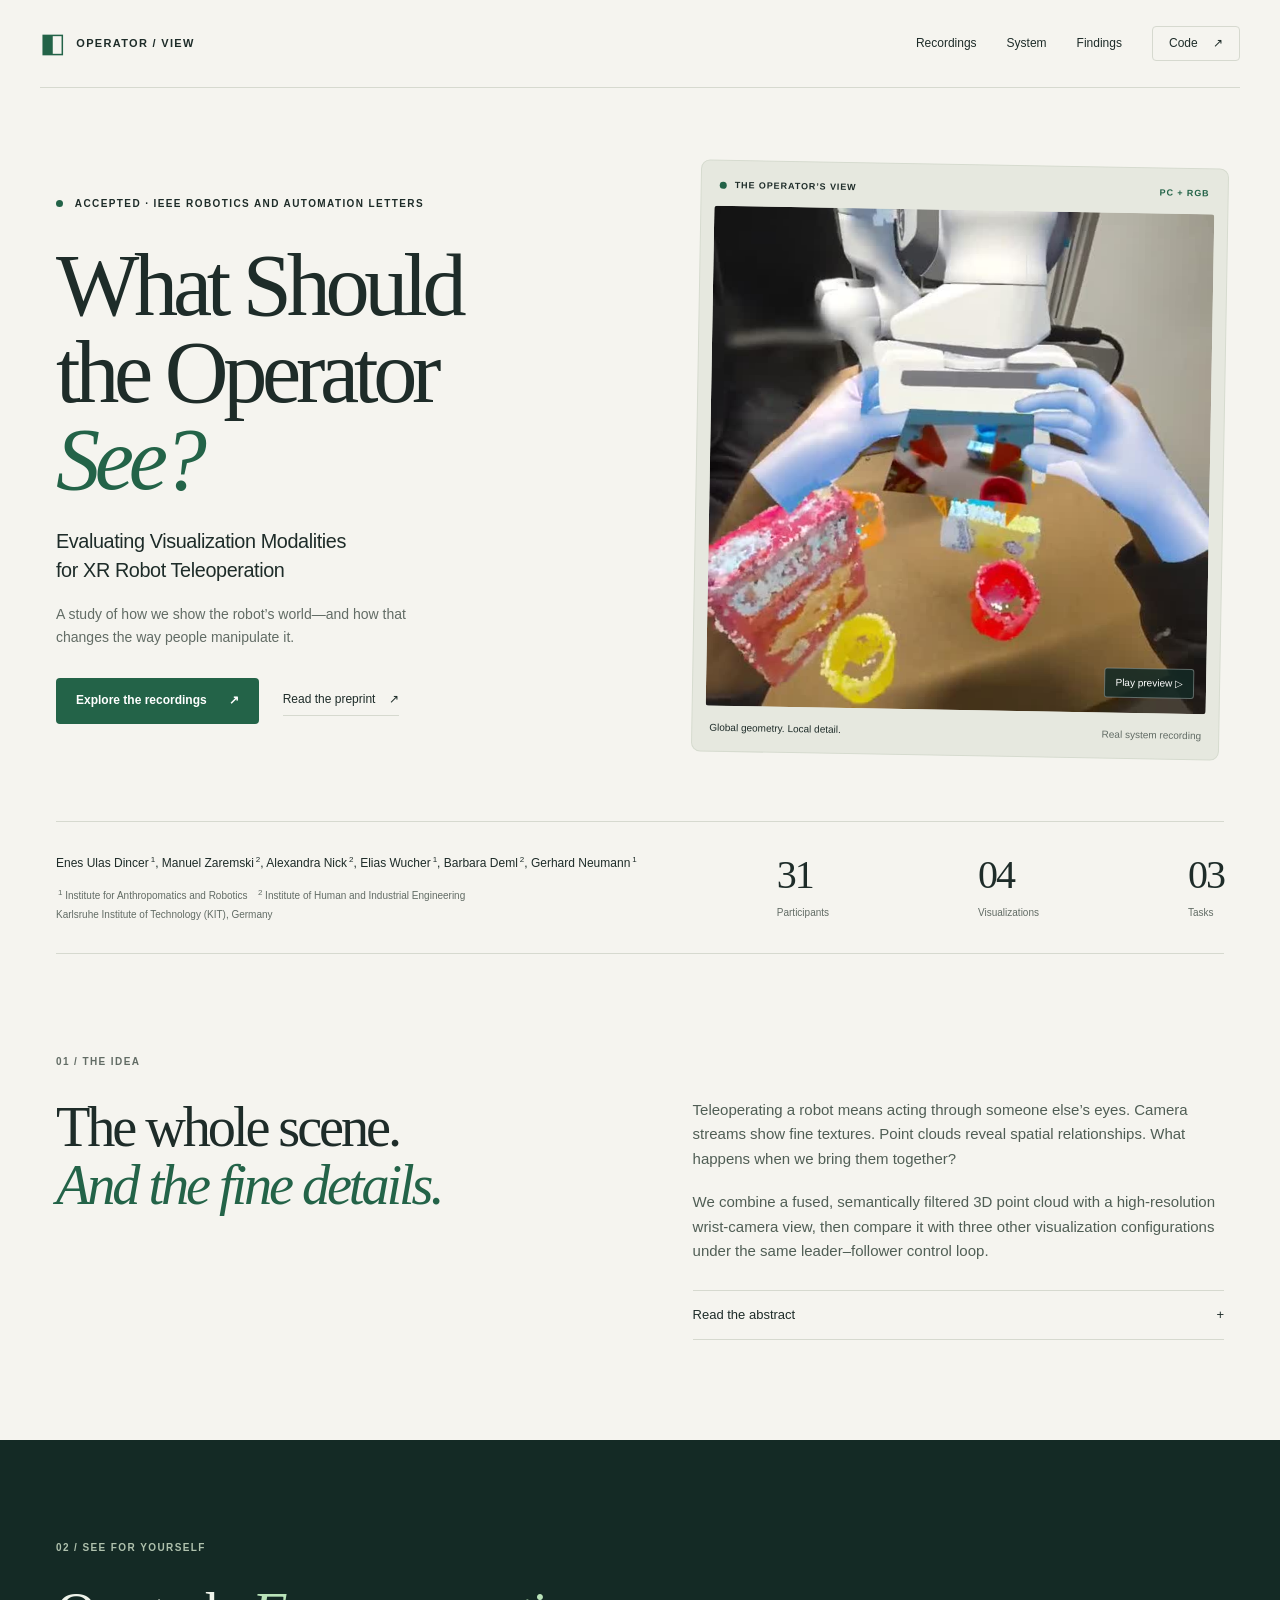
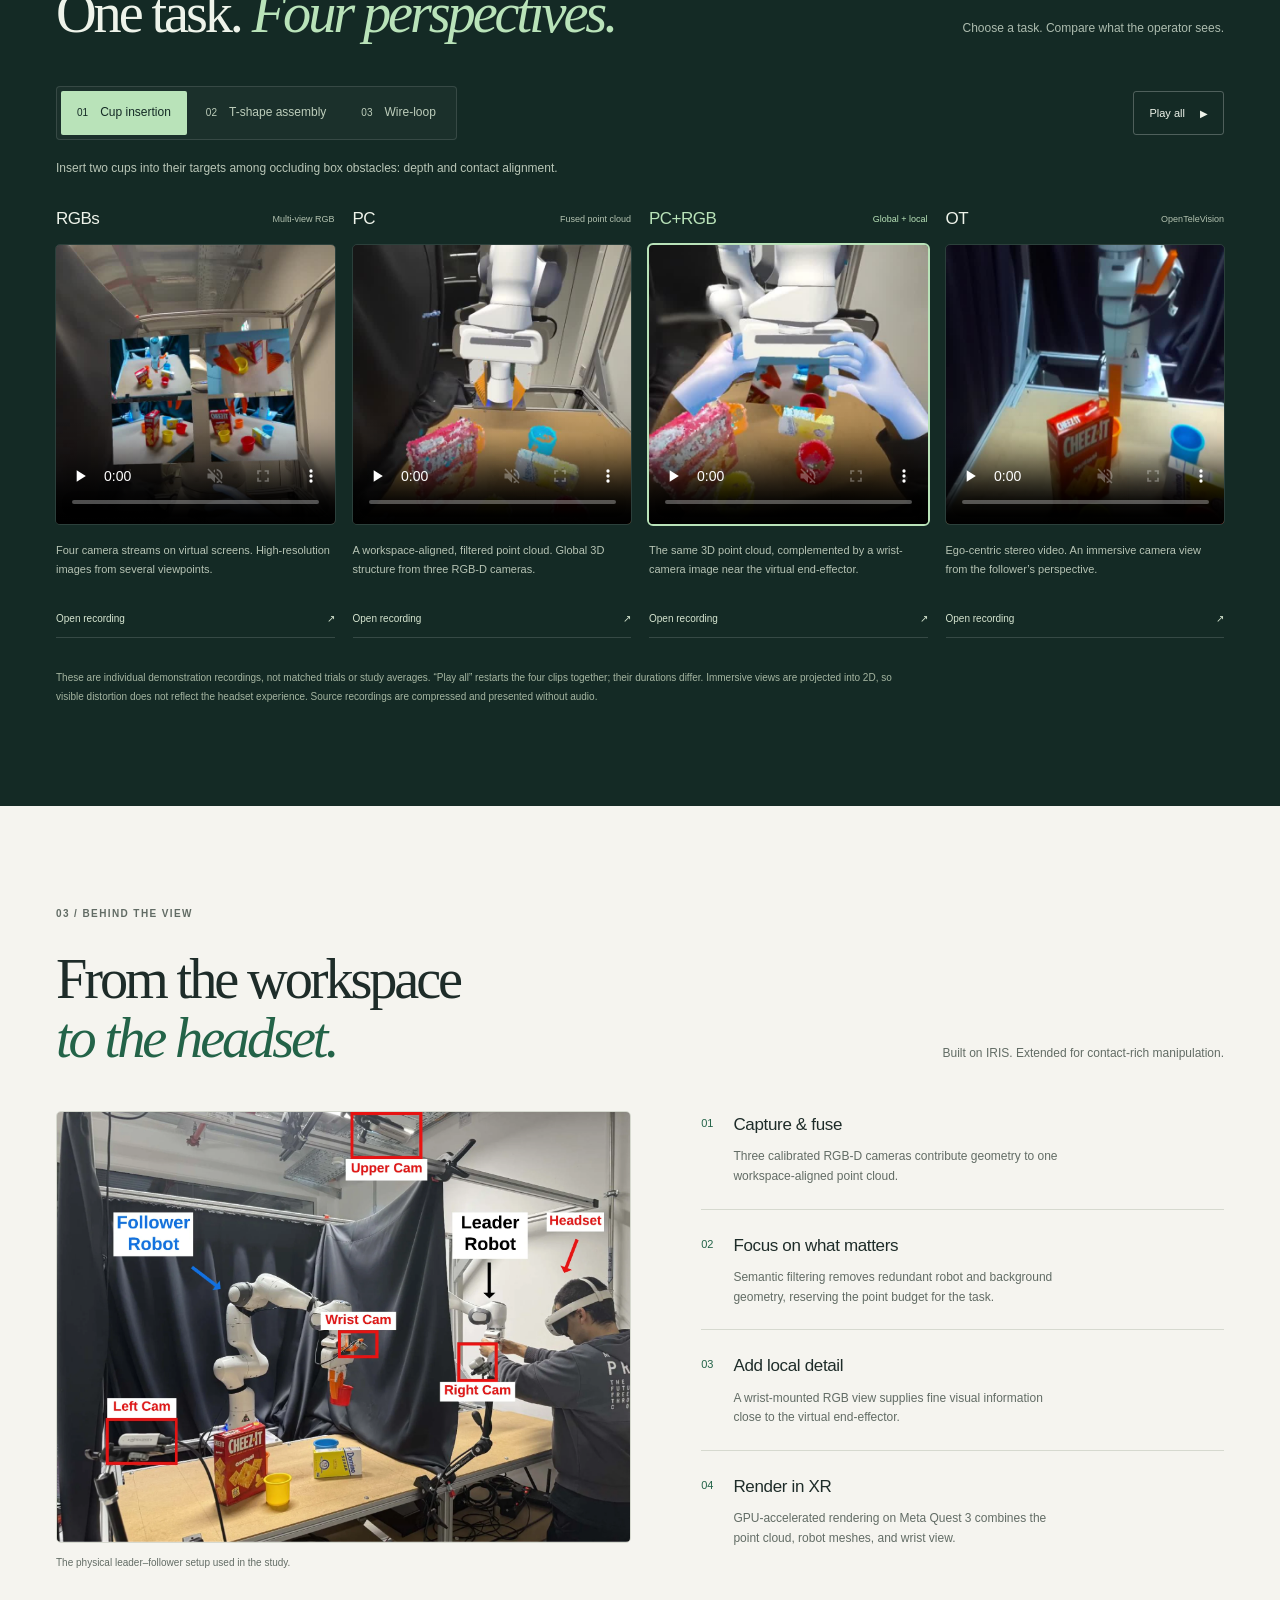
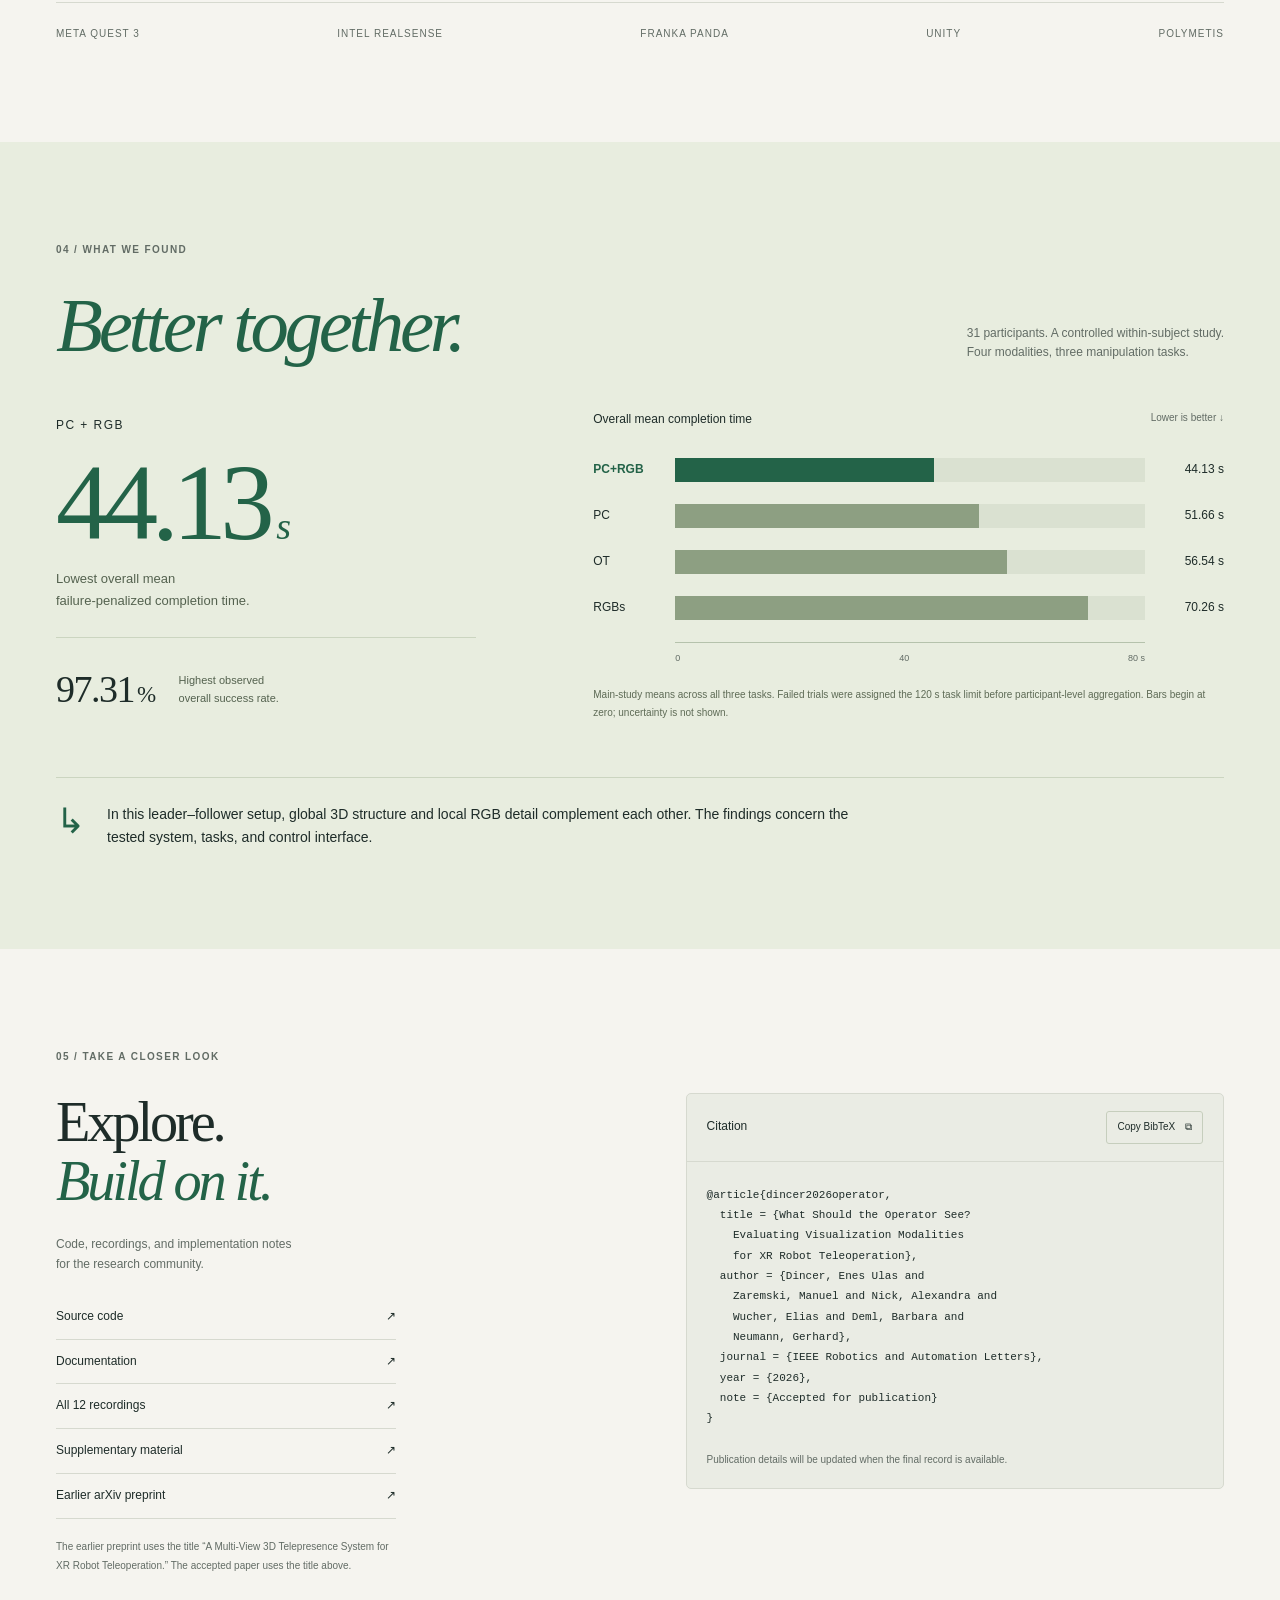
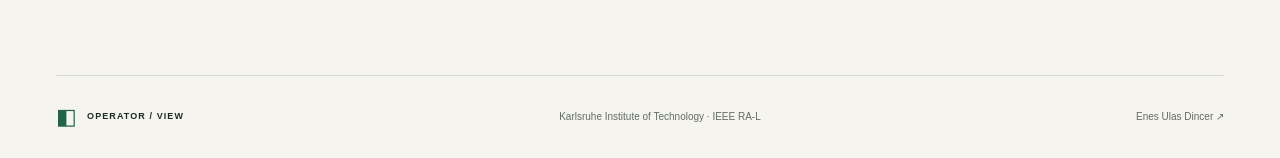
==== docs/index.html @ 1d5e02be "Publish XR teleoperation research code and paper website" ====
<!doctype html>
<html lang="en">
<head>
  <meta charset="utf-8">
  <meta name="viewport" content="width=device-width, initial-scale=1">
  <meta name="theme-color" content="#f5f4ef">
  <title>What Should the Operator See? · IEEE RA-L</title>
  <meta name="description" content="Evaluating visualization modalities for XR robot teleoperation. An IEEE RA-L paper comparing RGB streams, point clouds, hybrid PC+RGB, and stereo video with 31 participants.">
  <link rel="canonical" href="https://enesulasdincer.github.io/What-Should-the-Operator-See/">
  <meta property="og:type" content="website">
  <meta property="og:title" content="What Should the Operator See?">
  <meta property="og:description" content="Global 3D structure meets local visual detail. Explore four XR teleoperation interfaces and twelve task recordings.">
  <meta property="og:url" content="https://enesulasdincer.github.io/What-Should-the-Operator-See/">
  <meta property="og:image" content="https://enesulasdincer.github.io/What-Should-the-Operator-See/assets/images/social-preview.jpg">
  <meta property="og:image:alt" content="Four operator views in the XR teleoperation study: RGBs, PC, PC+RGB, and OpenTeleVision.">
  <meta name="twitter:card" content="summary_large_image">
  <link rel="icon" href="assets/favicon.svg" type="image/svg+xml">
  <link rel="stylesheet" href="styles.css">
  <script src="script.js" defer></script>
</head>
<body>
  <a class="skip-link" href="#main">Skip to content</a>
  <header class="site-header">
    <a class="wordmark" href="#" aria-label="What Should the Operator See? Home"><span class="mark" aria-hidden="true">◧</span> OPERATOR / VIEW</a>
    <nav aria-label="Main navigation">
      <a href="#explore">Recordings</a>
      <a href="#system">System</a>
      <a href="#results">Findings</a>
      <a class="nav-code" href="https://github.com/EnesUlasDincer/What-Should-the-Operator-See">Code <span aria-hidden="true">↗</span></a>
    </nav>
  </header>

  <main id="main">
    <section class="hero wrap" aria-labelledby="paper-title">
      <div class="hero-copy">
        <p class="eyebrow"><span class="status-dot" aria-hidden="true"></span> Accepted · IEEE Robotics and Automation Letters</p>
        <h1 id="paper-title">What Should<br>the Operator<br><em>See?</em></h1>
        <p class="subtitle">Evaluating Visualization Modalities<br class="desktop-break"> for XR Robot Teleoperation</p>
        <p class="hero-summary">A study of how we show the robot’s world—and how that changes the way people manipulate it.</p>
        <div class="hero-actions">
          <a class="button primary" href="#explore">Explore the recordings <span aria-hidden="true">↗</span></a>
          <a class="text-link" href="https://arxiv.org/abs/2604.03730">Read the preprint <span aria-hidden="true">↗</span></a>
        </div>
      </div>
      <figure class="hero-visual">
        <div class="visual-label"><span class="status-dot" aria-hidden="true"></span> THE OPERATOR’S VIEW <span>PC + RGB</span></div>
        <video id="hero-video" muted loop playsinline autoplay preload="metadata" poster="assets/images/pc-rgb-cup-insertion.jpg" aria-label="Short preview of cup insertion using point cloud and wrist-camera RGB">
          <source src="assets/videos/hero.mp4" type="video/mp4">
        </video>
        <button id="hero-toggle" class="hero-toggle" type="button" aria-label="Pause preview">Pause preview <span aria-hidden="true">Ⅱ</span></button>
        <figcaption><span>Global geometry. Local detail.</span><span>Real system recording</span></figcaption>
      </figure>
    </section>

    <section class="paper-meta wrap" aria-label="Paper authors and study overview">
      <div class="authors">
        <p>
          <a href="https://enesulasdincer.github.io/">Enes Ulas Dincer<sup>1</sup></a>,
          <a href="https://www.ifab.kit.edu/english/287_2138.php">Manuel Zaremski<sup>2</sup></a>,
          <a href="https://www.ifab.kit.edu/english/287_2936.php">Alexandra Nick<sup>2</sup></a>,
          <span>Elias Wucher<sup>1</sup></span>,
          <a href="https://www.ifab.kit.edu/english/287_1194.php">Barbara Deml<sup>2</sup></a>,
          <a href="https://alr-kit.de/team/geri/">Gerhard Neumann<sup>1</sup></a>
        </p>
        <p class="affiliations"><sup>1</sup> Institute for Anthropomatics and Robotics &nbsp; <sup>2</sup> Institute of Human and Industrial Engineering<br>Karlsruhe Institute of Technology (KIT), Germany</p>
      </div>
      <dl class="study-stats">
        <div><dt>Participants</dt><dd>31</dd></div>
        <div><dt>Visualizations</dt><dd>04</dd></div>
        <div><dt>Tasks</dt><dd>03</dd></div>
      </dl>
    </section>

    <section class="intro wrap section-space" aria-labelledby="idea-title">
      <p class="eyebrow section-index">01 / THE IDEA</p>
      <div class="intro-grid">
        <h2 id="idea-title">The whole scene.<br><em>And the fine details.</em></h2>
        <div class="intro-text">
          <p>Teleoperating a robot means acting through someone else’s eyes. Camera streams show fine textures. Point clouds reveal spatial relationships. What happens when we bring them together?</p>
          <p>We combine a fused, semantically filtered 3D point cloud with a high-resolution wrist-camera view, then compare it with three other visualization configurations under the same leader–follower control loop.</p>
          <details class="abstract">
            <summary>Read the abstract <span aria-hidden="true">+</span></summary>
            <p>Robot teleoperation is critical for applications such as remote maintenance, fleet robotics, search and rescue, and data collection for robot learning. Recent general-purpose XR frameworks have made immersive, point-cloud-based teleoperation broadly accessible, yet a central design question remains open: what should the operator actually see? We address this question with a VR telepresence system tailored to contact-rich manipulation: geometry from three RGB-D cameras is fused into a workspace-aligned point cloud, semantic filtering concentrates the point budget of a standalone headset on task-relevant geometry, and a wrist-mounted RGB stream supplies high-resolution local detail where point-cloud fidelity is limited.</p>
            <p>In a controlled within-subject study with 31 participants, we compared multi-view RGB streams (RGBs), fused point cloud (PC), point cloud with wrist-mounted RGB (PC+RGB), and ego-centric stereo video (OpenTeleVision, OT) across cup insertion, T-shape assembly, and wire-loop placement. Failed trials were assigned the 120 s task limit in the primary completion-time analysis. PC+RGB yielded the lowest overall mean completion time (44.13 s) and the highest observed success rate (97.31%). Workload, usability, and preference results also favored the point-cloud-based configurations. These findings support combining global 3D scene structure with high-resolution local RGB detail in the tested leader–follower setup.</p>
          </details>
        </div>
      </div>
    </section>

    <section id="explore" class="explore section-space" aria-labelledby="explore-title">
      <div class="wrap">
        <div class="section-heading">
          <div><p class="eyebrow section-index">02 / SEE FOR YOURSELF</p><h2 id="explore-title">One task. <em>Four perspectives.</em></h2></div>
          <p>Choose a task. Compare what the operator sees.</p>
        </div>
        <div class="demo-toolbar">
          <div class="task-tabs" role="tablist" aria-label="Manipulation task">
            <button id="tab-cup" type="button" role="tab" aria-selected="true" aria-controls="recordings" data-task="cup-insertion">01 <span>Cup insertion</span></button>
            <button id="tab-assembly" type="button" role="tab" aria-selected="false" aria-controls="recordings" tabindex="-1" data-task="t-shape-assembly">02 <span>T-shape assembly</span></button>
            <button id="tab-wire" type="button" role="tab" aria-selected="false" aria-controls="recordings" tabindex="-1" data-task="wire-loop">03 <span>Wire-loop</span></button>
          </div>
          <button type="button" class="compare-button" id="play-all">Play all <span aria-hidden="true">▶</span></button>
        </div>
        <p id="task-description" class="task-description">Insert two cups into their targets among occluding box obstacles: depth and contact alignment.</p>
        <div id="recordings" class="video-grid" role="tabpanel" aria-labelledby="tab-cup" tabindex="0">
          <article class="modality" data-mode="rgbs">
            <div class="modality-heading"><h3>RGBs</h3><span>Multi-view RGB</span></div>
            <video controls playsinline muted preload="none" poster="assets/images/rgbs-cup-insertion.jpg" aria-label="RGBs visualization, cup insertion"><source src="assets/videos/rgbs-cup-insertion.mp4" type="video/mp4">Your browser does not support embedded video. Use the recording link below.</video>
            <p>Four camera streams on virtual screens. High-resolution images from several viewpoints.</p>
            <a class="recording-link" href="assets/videos/rgbs-cup-insertion.mp4">Open recording <span aria-hidden="true">↗</span></a>
          </article>
          <article class="modality" data-mode="pc">
            <div class="modality-heading"><h3>PC</h3><span>Fused point cloud</span></div>
            <video controls playsinline muted preload="none" poster="assets/images/pc-cup-insertion.jpg" aria-label="Point cloud visualization, cup insertion"><source src="assets/videos/pc-cup-insertion.mp4" type="video/mp4">Your browser does not support embedded video. Use the recording link below.</video>
            <p>A workspace-aligned, filtered point cloud. Global 3D structure from three RGB-D cameras.</p>
            <a class="recording-link" href="assets/videos/pc-cup-insertion.mp4">Open recording <span aria-hidden="true">↗</span></a>
          </article>
          <article class="modality featured" data-mode="pc-rgb">
            <div class="modality-heading"><h3>PC+RGB</h3><span>Global + local</span></div>
            <video controls playsinline muted preload="none" poster="assets/images/pc-rgb-cup-insertion.jpg" aria-label="Point cloud plus wrist RGB visualization, cup insertion"><source src="assets/videos/pc-rgb-cup-insertion.mp4" type="video/mp4">Your browser does not support embedded video. Use the recording link below.</video>
            <p>The same 3D point cloud, complemented by a wrist-camera image near the virtual end-effector.</p>
            <a class="recording-link" href="assets/videos/pc-rgb-cup-insertion.mp4">Open recording <span aria-hidden="true">↗</span></a>
          </article>
          <article class="modality" data-mode="ot">
            <div class="modality-heading"><h3>OT</h3><span>OpenTeleVision</span></div>
            <video controls playsinline muted preload="none" poster="assets/images/ot-cup-insertion.jpg" aria-label="OpenTeleVision stereo visualization, cup insertion"><source src="assets/videos/ot-cup-insertion.mp4" type="video/mp4">Your browser does not support embedded video. Use the recording link below.</video>
            <p>Ego-centric stereo video. An immersive camera view from the follower’s perspective.</p>
            <a class="recording-link" href="assets/videos/ot-cup-insertion.mp4">Open recording <span aria-hidden="true">↗</span></a>
          </article>
        </div>
        <p id="playback-status" class="sr-only" role="status" aria-live="polite"></p>
        <p class="recording-note">These are individual demonstration recordings, not matched trials or study averages. “Play all” restarts the four clips together; their durations differ. Immersive views are projected into 2D, so visible distortion does not reflect the headset experience. Source recordings are compressed and presented without audio.</p>
        <noscript><p>JavaScript enables task switching. <a href="recordings.html">Browse all 12 recordings here.</a></p></noscript>
      </div>
    </section>

    <section id="system" class="system wrap section-space" aria-labelledby="system-title">
      <div class="section-heading"><div><p class="eyebrow section-index">03 / BEHIND THE VIEW</p><h2 id="system-title">From the workspace<br><em>to the headset.</em></h2></div><p>Built on IRIS. Extended for contact-rich manipulation.</p></div>
      <div class="system-grid">
        <figure class="setup-figure"><img src="assets/images/teleoperation-setup.webp" alt="Experimental setup: an operator wearing a Meta Quest 3 guides the leader Franka Panda; the follower robot works behind a curtain, observed by three static cameras and a wrist camera." loading="lazy" width="1800" height="1351"><figcaption>The physical leader–follower setup used in the study.</figcaption></figure>
        <ol class="pipeline">
          <li><span class="step-number">01</span><div><h3>Capture &amp; fuse</h3><p>Three calibrated RGB-D cameras contribute geometry to one workspace-aligned point cloud.</p></div></li>
          <li><span class="step-number">02</span><div><h3>Focus on what matters</h3><p>Semantic filtering removes redundant robot and background geometry, reserving the point budget for the task.</p></div></li>
          <li><span class="step-number">03</span><div><h3>Add local detail</h3><p>A wrist-mounted RGB view supplies fine visual information close to the virtual end-effector.</p></div></li>
          <li><span class="step-number">04</span><div><h3>Render in XR</h3><p>GPU-accelerated rendering on Meta Quest 3 combines the point cloud, robot meshes, and wrist view.</p></div></li>
        </ol>
      </div>
      <div class="system-footnote"><span>Meta Quest 3</span><span>Intel RealSense</span><span>Franka Panda</span><span>Unity</span><span>Polymetis</span></div>
    </section>

    <section id="results" class="results section-space" aria-labelledby="results-title">
      <div class="wrap">
        <div class="section-heading"><div><p class="eyebrow section-index">04 / WHAT WE FOUND</p><h2 id="results-title">Better together.</h2></div><p>31 participants. A controlled within-subject study.<br>Four modalities, three manipulation tasks.</p></div>
        <div class="results-grid">
          <div class="finding"><span class="result-label">PC + RGB</span><p class="big-number">44.13<span>s</span></p><p class="finding-description">Lowest overall mean<br>failure-penalized completion time.</p><div class="secondary-finding"><strong>97.31<span>%</span></strong><p>Highest observed<br>overall success rate.</p></div></div>
          <div class="chart">
            <h3>Overall mean completion time <span>Lower is better ↓</span></h3>
            <div class="bar-row best"><span>PC+RGB</span><div class="bar-track"><div class="bar" style="--bar-width:55.16%"></div></div><strong>44.13 s</strong></div>
            <div class="bar-row"><span>PC</span><div class="bar-track"><div class="bar" style="--bar-width:64.58%"></div></div><strong>51.66 s</strong></div>
            <div class="bar-row"><span>OT</span><div class="bar-track"><div class="bar" style="--bar-width:70.68%"></div></div><strong>56.54 s</strong></div>
            <div class="bar-row"><span>RGBs</span><div class="bar-track"><div class="bar" style="--bar-width:87.83%"></div></div><strong>70.26 s</strong></div>
            <div class="chart-axis" aria-hidden="true"><span>0</span><span>40</span><span>80 s</span></div>
            <p class="chart-note">Main-study means across all three tasks. Failed trials were assigned the 120 s task limit before participant-level aggregation. Bars begin at zero; uncertainty is not shown.</p>
          </div>
        </div>
        <div class="takeaway"><span aria-hidden="true">↳</span><p>In this leader–follower setup, <strong>global 3D structure and local RGB detail complement each other.</strong> The findings concern the tested system, tasks, and control interface.</p></div>
      </div>
    </section>

    <section id="resources" class="resources wrap section-space" aria-labelledby="resources-title">
      <p class="eyebrow section-index">05 / TAKE A CLOSER LOOK</p>
      <div class="resource-grid">
        <div><h2 id="resources-title">Explore.<br><em>Build on it.</em></h2><p>Code, recordings, and implementation notes<br>for the research community.</p><div class="resource-links"><a href="https://github.com/EnesUlasDincer/What-Should-the-Operator-See">Source code <span aria-hidden="true">↗</span></a><a href="https://github.com/EnesUlasDincer/What-Should-the-Operator-See/blob/main/Documentation/documentation.md">Documentation <span aria-hidden="true">↗</span></a><a href="recordings.html">All 12 recordings <span aria-hidden="true">↗</span></a><a href="assets/papers/supplementary-material.pdf">Supplementary material <span aria-hidden="true">↗</span></a><a href="https://arxiv.org/abs/2604.03730">Earlier arXiv preprint <span aria-hidden="true">↗</span></a></div><p class="preprint-note">The earlier preprint uses the title “A Multi-View 3D Telepresence System for XR Robot Teleoperation.” The accepted paper uses the title above.</p></div>
        <div class="citation-box"><div class="citation-heading"><h3>Citation</h3><button type="button" id="copy-citation">Copy BibTeX <span aria-hidden="true">⧉</span></button></div><pre><code id="citation">@article{dincer2026operator,
  title = {What Should the Operator See?
    Evaluating Visualization Modalities
    for XR Robot Teleoperation},
  author = {Dincer, Enes Ulas and
    Zaremski, Manuel and Nick, Alexandra and
    Wucher, Elias and Deml, Barbara and
    Neumann, Gerhard},
  journal = {IEEE Robotics and Automation Letters},
  year = {2026},
  note = {Accepted for publication}
}</code></pre><p class="citation-note">Publication details will be updated when the final record is available.</p><p id="copy-status" class="sr-only" role="status" aria-live="polite"></p></div>
      </div>
    </section>
  </main>
  <footer class="site-footer wrap"><a class="wordmark" href="#"><span class="mark" aria-hidden="true">◧</span> OPERATOR / VIEW</a><p>Karlsruhe Institute of Technology · IEEE RA-L</p><a href="https://enesulasdincer.github.io/">Enes Ulas Dincer <span aria-hidden="true">↗</span></a></footer>
</body>
</html>
---- docs/styles.css ----
@charset "UTF-8";
:root{--paper:#f5f4ef;--ink:#1e2c29;--muted:#626c65;--line:#d6d9cf;--green:#236348;--mint:#b9e3b9;--dark:#142a25;--serif:Georgia,'Times New Roman',serif;--sans:Inter,'Helvetica Neue',Arial,sans-serif}
*{box-sizing:border-box}html{scroll-behavior:smooth;scroll-padding-top:90px}body{margin:0;color:var(--ink);background:var(--paper);font-family:var(--sans);font-size:16px;line-height:1.65;-webkit-font-smoothing:antialiased}a{color:inherit;text-underline-offset:4px}button{font:inherit;cursor:pointer}button,a{-webkit-tap-highlight-color:transparent}button:focus-visible,a:focus-visible,summary:focus-visible,[tabindex]:focus-visible{outline:3px solid #4a966b;outline-offset:5px}img,video{display:block;max-width:100%}figure,p,h1,h2,h3,dl,dd{margin:0}h1,h2{font-family:var(--serif);font-weight:400;letter-spacing:-.055em;line-height:1.04}h2{font-size:clamp(2.6rem,4.4vw,4.1rem)}h2 em{font-weight:400;color:var(--green)}.wrap{width:min(1280px,calc(100% - 112px));margin-inline:auto}.section-space{padding-block:100px}.eyebrow{font-size:10px;line-height:1.6;font-weight:600;letter-spacing:.14em;text-transform:uppercase}.section-index{margin-bottom:28px;color:var(--muted)}.status-dot{display:inline-block;flex:none;width:7px;height:7px;border-radius:50%;background:var(--green);margin-right:8px}.site-header{height:88px;width:calc(100% - 80px);margin:auto;display:flex;align-items:center;justify-content:space-between;border-bottom:1px solid var(--line);gap:24px}.wordmark{text-decoration:none;display:inline-flex;align-items:center;gap:9px;font-size:11px;font-weight:700;letter-spacing:.12em;white-space:nowrap}.mark{font-size:27px;line-height:1;color:var(--green);font-weight:400}.site-header nav{display:flex;gap:30px;align-items:center;font-size:12px}.site-header nav a{text-decoration:none}.site-header nav a:hover{color:var(--green)}.nav-code{border:1px solid var(--line);padding:7px 16px;border-radius:4px}.nav-code span{margin-left:12px}
.hero{display:grid;grid-template-columns:1.08fr 1fr;gap:6%;align-items:center;padding-block:76px 65px}.hero-copy .eyebrow{margin-bottom:30px}.hero h1{font-size:clamp(4rem,6.9vw,6.55rem);line-height:.98;letter-spacing:-.06em}.hero h1 em{font-weight:400;color:var(--green)}.subtitle{font-size:clamp(1rem,1.55vw,1.3rem);line-height:1.45;margin-top:25px;letter-spacing:-.02em}.hero-summary{max-width:360px;font-size:14px;line-height:1.65;margin-top:18px;color:var(--muted)}.hero-actions{display:flex;align-items:center;flex-wrap:wrap;gap:24px;margin-top:29px}.button{display:inline-flex;align-items:center;justify-content:center;gap:22px;font-size:12px;font-weight:600;padding:13px 20px;border-radius:4px;text-decoration:none;min-height:46px}.primary{background:var(--green);color:#fff}.primary:hover{background:#194e37}.text-link{font-size:12px;text-decoration:none;border-bottom:1px solid var(--line);padding-block:5px}.text-link span{margin-left:10px}.hero-visual{position:relative;background:#e6e8df;padding:13px;border:1px solid #d6dbcf;border-radius:9px;transform:rotate(1deg)}.visual-label{display:flex;align-items:center;justify-content:flex-start;font-size:9px;letter-spacing:.1em;padding:4px 5px 13px;font-weight:600}.visual-label>span:last-child{margin-left:auto;color:var(--green)}.hero-visual video{width:100%;aspect-ratio:1;object-fit:cover;border-radius:3px}.hero-visual figcaption{display:flex;justify-content:space-between;gap:12px;padding:14px 4px 2px;font-size:10px}.hero-visual figcaption span:last-child{color:var(--muted)}.hero-toggle{position:absolute;bottom:60px;right:25px;border:1px solid #ffffff50;background:#142a25df;border-radius:3px;color:#fff;font-size:10px;padding:6px 10px}.hero-toggle span{padding-left:8px}.paper-meta{border-block:1px solid var(--line);padding-block:29px;display:grid;grid-template-columns:1.5fr 1fr;gap:50px;align-items:center}.authors>p:first-child{font-size:12px;line-height:2.1;max-width:640px}.authors a{text-decoration:none}.authors a:hover{text-decoration:underline}.authors sup{font-size:8px;margin-left:2px}.affiliations{font-size:10px;line-height:1.8;color:var(--muted);margin-top:10px}.study-stats{display:flex;justify-content:space-between;gap:20px}.study-stats>div{display:flex;flex-direction:column-reverse}.study-stats dd{font-family:var(--serif);font-size:40px;letter-spacing:-.05em;line-height:1.1}.study-stats dt{font-size:10px;color:var(--muted);margin-top:8px}.intro-grid{display:grid;grid-template-columns:1fr 1fr;gap:9%}.intro-text>p{font-size:15px;margin-bottom:18px;color:#505e55}.abstract{font-size:13px;border-block:1px solid var(--line);margin-top:26px}.abstract summary{display:flex;justify-content:space-between;padding:13px 0;cursor:pointer;list-style:none}.abstract summary::-webkit-details-marker{display:none}.abstract[open] summary span{transform:rotate(45deg)}.abstract p{margin-bottom:18px;color:var(--muted)}
.explore{color:#eef3ea;background:var(--dark)}.explore .section-index{color:#afc1ad}.section-heading{display:flex;align-items:flex-end;justify-content:space-between;gap:40px;margin-bottom:44px}.section-heading>p{font-size:12px;max-width:350px;color:var(--muted);padding-bottom:3px}.explore h2 em{color:var(--mint)}.explore .section-heading>p{color:#adbcaf}.demo-toolbar{display:flex;justify-content:space-between;align-items:center;gap:20px;margin-bottom:19px}.task-tabs{display:flex;gap:3px;background:#ffffff08;border:1px solid #ffffff1f;border-radius:4px;padding:4px}.task-tabs button{border:0;border-radius:2px;padding:10px 16px;background:transparent;color:#bdcdbb;display:flex;gap:12px;align-items:center;min-height:44px;font-size:10px}.task-tabs button span{font-size:12px}.task-tabs button[aria-selected=true]{background:var(--mint);color:var(--dark)}.task-tabs button:hover{background:#ffffff15}.task-tabs button[aria-selected=true]:hover{background:var(--mint)}.compare-button{border:1px solid #ffffff40;background:transparent;color:#eef3ea;border-radius:3px;padding:10px 15px;font-size:11px;white-space:nowrap;min-height:44px}.compare-button span{margin-left:12px;font-size:10px}.compare-button:hover{background:#ffffff10}.task-description{font-size:12px;color:#b9c6b7;margin-bottom:26px}.video-grid{display:grid;grid-template-columns:repeat(4,minmax(0,1fr));gap:18px}.modality{min-width:0}.modality-heading{display:flex;justify-content:space-between;align-items:center;gap:6px;margin-bottom:12px}.modality h3{font-size:17px;letter-spacing:-.03em;font-weight:500}.modality-heading>span{font-size:9px;color:#b3c2b0}.featured h3,.featured .modality-heading>span{color:var(--mint)}.modality video{width:100%;aspect-ratio:1;object-fit:contain;background:#0e1d19;border-radius:4px;outline:1px solid #ffffff1a}.featured video{outline:2px solid var(--mint)}.modality>p{font-size:11px;line-height:1.8;color:#b6c3b4;margin-top:17px;min-height:60px}.recording-link{display:flex;justify-content:space-between;align-items:center;font-size:10px;color:#d6e5d0;text-decoration:none;border-bottom:1px solid #ffffff25;padding-block:10px}.recording-link:hover{color:var(--mint)}.recording-note{font-size:10px;line-height:1.9;color:#a5b5a1;max-width:850px;margin-top:30px}.explore noscript{font-size:13px;padding-top:20px}.system-grid{display:grid;grid-template-columns:1.1fr 1fr;gap:70px;align-items:start}.setup-figure{margin:0}.setup-figure img{width:100%;height:auto;border-radius:5px;border:1px solid var(--line)}.setup-figure figcaption{font-size:10px;color:var(--muted);margin-top:12px}.pipeline{margin:0;padding:0;list-style:none}.pipeline li{display:flex;gap:20px;padding-block:22px;border-top:1px solid var(--line)}.pipeline li:first-child{padding-top:0;border-top:0}.step-number{color:var(--green);font-size:11px;padding-top:3px}.pipeline h3{font-size:17px;font-weight:500;letter-spacing:-.02em;margin-bottom:8px}.pipeline p{font-size:12px;color:var(--muted);max-width:330px}.system-footnote{margin-top:30px;padding-top:23px;border-top:1px solid var(--line);display:flex;justify-content:space-between;flex-wrap:wrap;gap:12px 25px;color:var(--muted);font-size:10px;text-transform:uppercase;letter-spacing:.1em}
.results{background:#e8eddf}.results h2{font-size:clamp(3rem,6vw,5.6rem);font-style:italic;color:var(--green)}.results-grid{display:grid;grid-template-columns:.8fr 1.2fr;gap:10%;align-items:center}.result-label{font-size:12px;letter-spacing:.12em}.big-number{font-family:var(--serif);font-size:clamp(5rem,8.5vw,8rem);line-height:1.2;letter-spacing:-.06em;color:var(--green)}.big-number>span{font-size:38px;margin-left:8px;font-style:italic}.finding-description{font-size:13px;color:#54624f}.secondary-finding{display:flex;gap:24px;align-items:center;border-top:1px solid #cbd5c0;margin-top:26px;padding-top:20px}.secondary-finding strong{font-family:var(--serif);font-weight:400;font-size:38px;letter-spacing:-.04em}.secondary-finding strong span{font-size:23px;margin-left:3px}.secondary-finding p{font-size:11px;color:#54624f}.chart h3{font-size:12px;font-weight:500;display:flex;justify-content:space-between;gap:15px;margin-bottom:28px}.chart h3>span{font-size:10px;color:var(--muted)}.bar-row{display:grid;grid-template-columns:70px 1fr 67px;gap:12px;align-items:center;margin-bottom:22px;font-size:12px}.bar-track{height:24px;background:#dae1d1}.bar{background:#8d9f82;width:var(--bar-width);height:100%}.bar-row.best .bar{background:var(--green)}.bar-row.best>span{font-weight:600;color:var(--green)}.bar-row strong{font-weight:500;font-size:12px;text-align:right;font-variant-numeric:tabular-nums}.chart-axis{display:flex;justify-content:space-between;font-size:9px;color:var(--muted);margin:0 79px 0 82px;border-top:1px solid #b5c2ac;padding-top:8px}.chart-note{font-size:10px;color:#5e6b56;line-height:1.8;margin-top:20px}.takeaway{margin-top:55px;border-top:1px solid #cbd5c0;padding-top:25px;display:flex;gap:22px;align-items:start}.takeaway>span{font-size:35px;color:var(--green);line-height:1}.takeaway p{font-size:14px;max-width:780px}.takeaway strong{font-weight:500}.resource-grid{display:grid;grid-template-columns:1fr 1.1fr;gap:12%}.resource-grid h2{margin-bottom:25px}.resource-grid>div>p{font-size:12px;color:var(--muted)}.resource-links{margin-top:20px;max-width:340px}.resource-links a{display:flex;justify-content:space-between;padding-block:12px;border-bottom:1px solid var(--line);font-size:12px;text-decoration:none}.resource-links a:hover{color:var(--green)}.resource-grid .preprint-note{font-size:10px;margin-top:18px;max-width:340px;line-height:1.9}.citation-box{align-self:start;background:#eaece4;border:1px solid var(--line);border-radius:5px;overflow:hidden}.citation-heading{display:flex;justify-content:space-between;align-items:center;border-bottom:1px solid var(--line);padding:17px 20px}.citation-heading h3{font-size:12px;font-weight:500}.citation-heading button{font-size:10px;border:1px solid #c6cebd;background:transparent;border-radius:3px;padding:7px 10px;color:var(--ink)}.citation-heading button span{margin-left:7px}.citation-box pre{margin:0;padding:23px 20px;font-size:11px;line-height:1.85;white-space:pre-wrap;overflow-wrap:anywhere}.resource-grid .citation-note{font-size:10px;padding:0 20px 20px;color:var(--muted)}.site-footer{border-top:1px solid var(--line);padding-block:30px;display:flex;align-items:center;justify-content:space-between;gap:25px}.site-footer p,.site-footer>a:last-child{font-size:10px;color:var(--muted)}.site-footer>a:last-child{text-decoration:none}.site-footer .wordmark{font-size:9px}.site-footer .mark{font-size:22px}.skip-link{position:fixed;left:20px;top:-100px;background:var(--green);color:white;padding:12px 20px;z-index:10}.skip-link:focus{top:15px}.sr-only{position:absolute;width:1px;height:1px;padding:0;margin:-1px;overflow:hidden;clip:rect(0,0,0,0);white-space:nowrap;border:0}::selection{background:#b9e3b9;color:#142a25}.recordings-page{padding-block:65px}.recordings-page h1{font-size:clamp(3rem,7vw,5rem);margin-bottom:25px}.recordings-page h2{font-size:2rem;margin-block:50px 25px}.recordings-page .recording-note{color:var(--muted)}.recordings-page .modality-heading>span,.recordings-page .modality>p{color:var(--muted)}.recordings-page .recording-link{color:var(--green);border-color:var(--line)}
@media(min-width:1600px){.hero{gap:90px}.hero h1{font-size:104px}}
@media(max-width:1100px){.wrap{width:calc(100% - 72px)}.site-header{width:calc(100% - 56px)}.hero{gap:5%;padding-top:60px}.hero h1{font-size:7.4vw}.hero-copy .eyebrow{font-size:8px}.hero-actions{gap:14px}.hero-actions .button{font-size:11px;padding-inline:15px;gap:10px}.hero-actions .text-link{font-size:11px}.paper-meta{gap:30px;grid-template-columns:1.4fr 1fr}.study-stats dd{font-size:34px}.system-grid{gap:40px}.pipeline li{padding-block:15px}.video-grid{gap:14px}.modality-heading{align-items:flex-start;flex-direction:column;gap:0}.modality>p{min-height:80px}.resource-grid{gap:7%}}
@media(max-width:760px){.wrap{width:calc(100% - 40px)}.site-header{width:calc(100% - 40px);height:74px}.site-header nav{gap:18px}.site-header nav a{font-size:11px}.site-header nav a[href="#system"]{display:none}.wordmark{font-size:9px;gap:6px}.mark{font-size:23px}.nav-code{padding:5px 10px}.nav-code span{margin-left:4px}.hero{padding-top:46px;padding-bottom:40px;grid-template-columns:1fr;gap:40px}.hero h1{font-size:clamp(4.2rem,13vw,6rem)}.hero-copy .eyebrow{font-size:9px;letter-spacing:.1em;margin-bottom:25px}.subtitle{font-size:19px}.hero-summary{max-width:360px;font-size:13px}.hero-actions{gap:24px}.hero-actions .button{font-size:12px;padding:13px 18px;gap:18px}.hero-visual{width:min(100% - 8px,520px);margin-inline:auto;transform:rotate(.6deg)}.visual-label{font-size:9px}.hero-visual figcaption{font-size:10px}.paper-meta{grid-template-columns:1fr;gap:25px;padding-block:25px}.authors>p:first-child{font-size:12px}.affiliations{font-size:10px}.study-stats{border-top:1px solid var(--line);padding-top:22px;justify-content:flex-start;gap:55px}.study-stats dd{font-size:36px}.section-space{padding-block:64px}.section-index{margin-bottom:20px}.intro-grid{grid-template-columns:1fr;gap:28px}h2{font-size:40px}.intro-text>p{font-size:14px}.section-heading{display:block;margin-bottom:28px}.section-heading>p{margin-top:20px;max-width:100%}.demo-toolbar{align-items:flex-start;flex-wrap:wrap;gap:14px}.task-tabs{width:100%}.task-tabs button{padding:9px 10px;flex:1;gap:7px;justify-content:center}.task-tabs button span{font-size:11px}.task-tabs button{font-size:9px}.compare-button{font-size:10px;padding:8px 12px;min-height:38px}.task-description{margin-top:10px;font-size:11px}.video-grid{grid-template-columns:repeat(2,minmax(0,1fr));gap:30px 16px}.modality-heading{flex-direction:row;align-items:center}.modality-heading>span{font-size:8px}.modality h3{font-size:16px}.modality>p{min-height:60px;font-size:10px;margin-top:13px}.recording-note{margin-top:25px;font-size:10px}.system-grid{grid-template-columns:1fr;gap:30px}.pipeline li{padding-block:19px}.pipeline p{max-width:none}.system-footnote{justify-content:flex-start;font-size:9px;gap:15px 25px}.results-grid{grid-template-columns:1fr;gap:40px}.results h2{font-size:56px}.big-number{font-size:100px}.finding-description{font-size:12px}.secondary-finding{max-width:360px}.chart h3{font-size:11px}.bar-row{grid-template-columns:60px 1fr 62px;gap:8px;font-size:11px}.chart-axis{margin-left:68px;margin-right:70px}.takeaway{margin-top:35px}.takeaway p{font-size:12px}.resource-grid{grid-template-columns:1fr;gap:35px}.resource-links,.resource-grid .preprint-note{max-width:none}.resource-grid h2{font-size:48px}.citation-box pre{font-size:10px}.site-footer{flex-wrap:wrap;gap:20px;padding-block:25px}.site-footer p{order:3;width:100%;font-size:9px}.site-footer .wordmark{font-size:8px}.site-footer>a:last-child{font-size:9px}}
@media(max-width:390px){.site-header nav{gap:12px}.site-header nav a[href="#results"]{display:none}.task-tabs button{padding-inline:7px;gap:5px}.task-tabs button span{font-size:10px}.modality-heading{flex-direction:column;align-items:start}.study-stats{gap:35px}.hero-copy .eyebrow{font-size:8px}.hero h1{font-size:17vw}}
@media(prefers-reduced-motion:reduce){html{scroll-behavior:auto}.hero-visual{transform:none}}
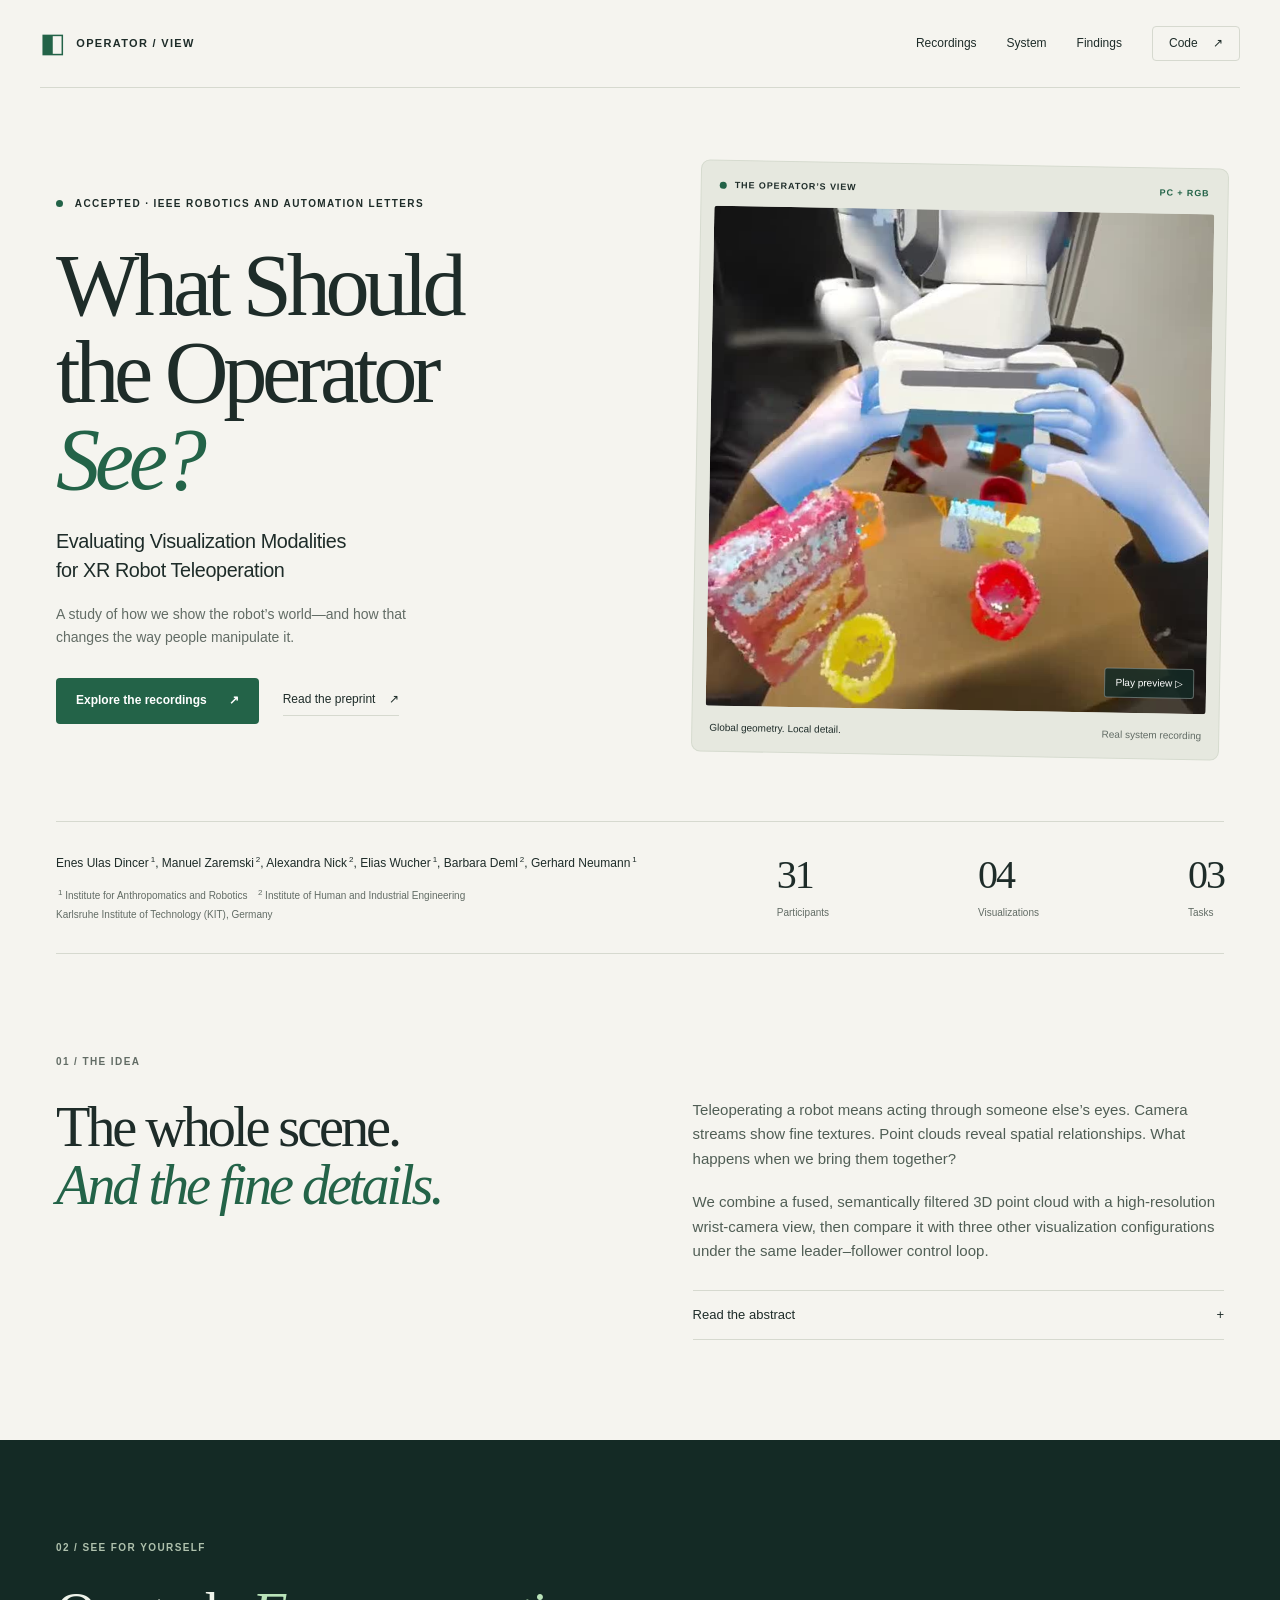
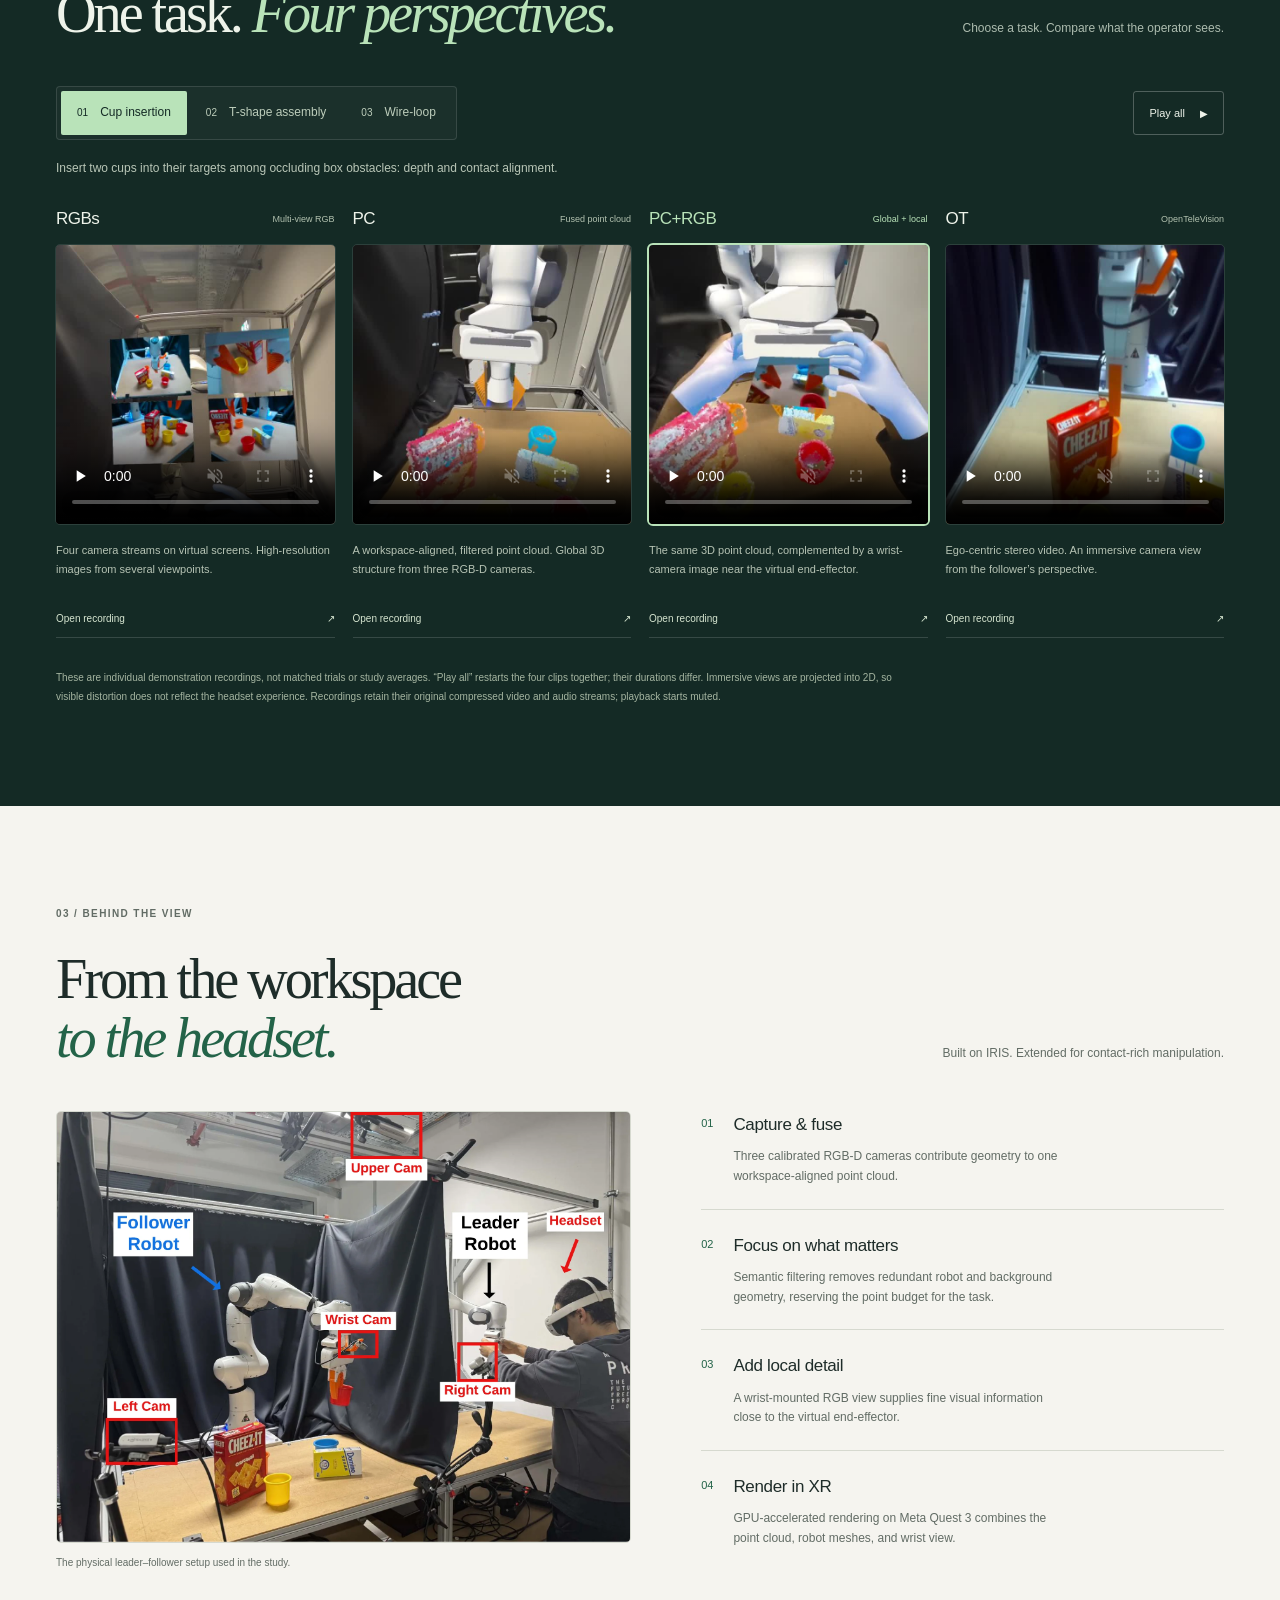
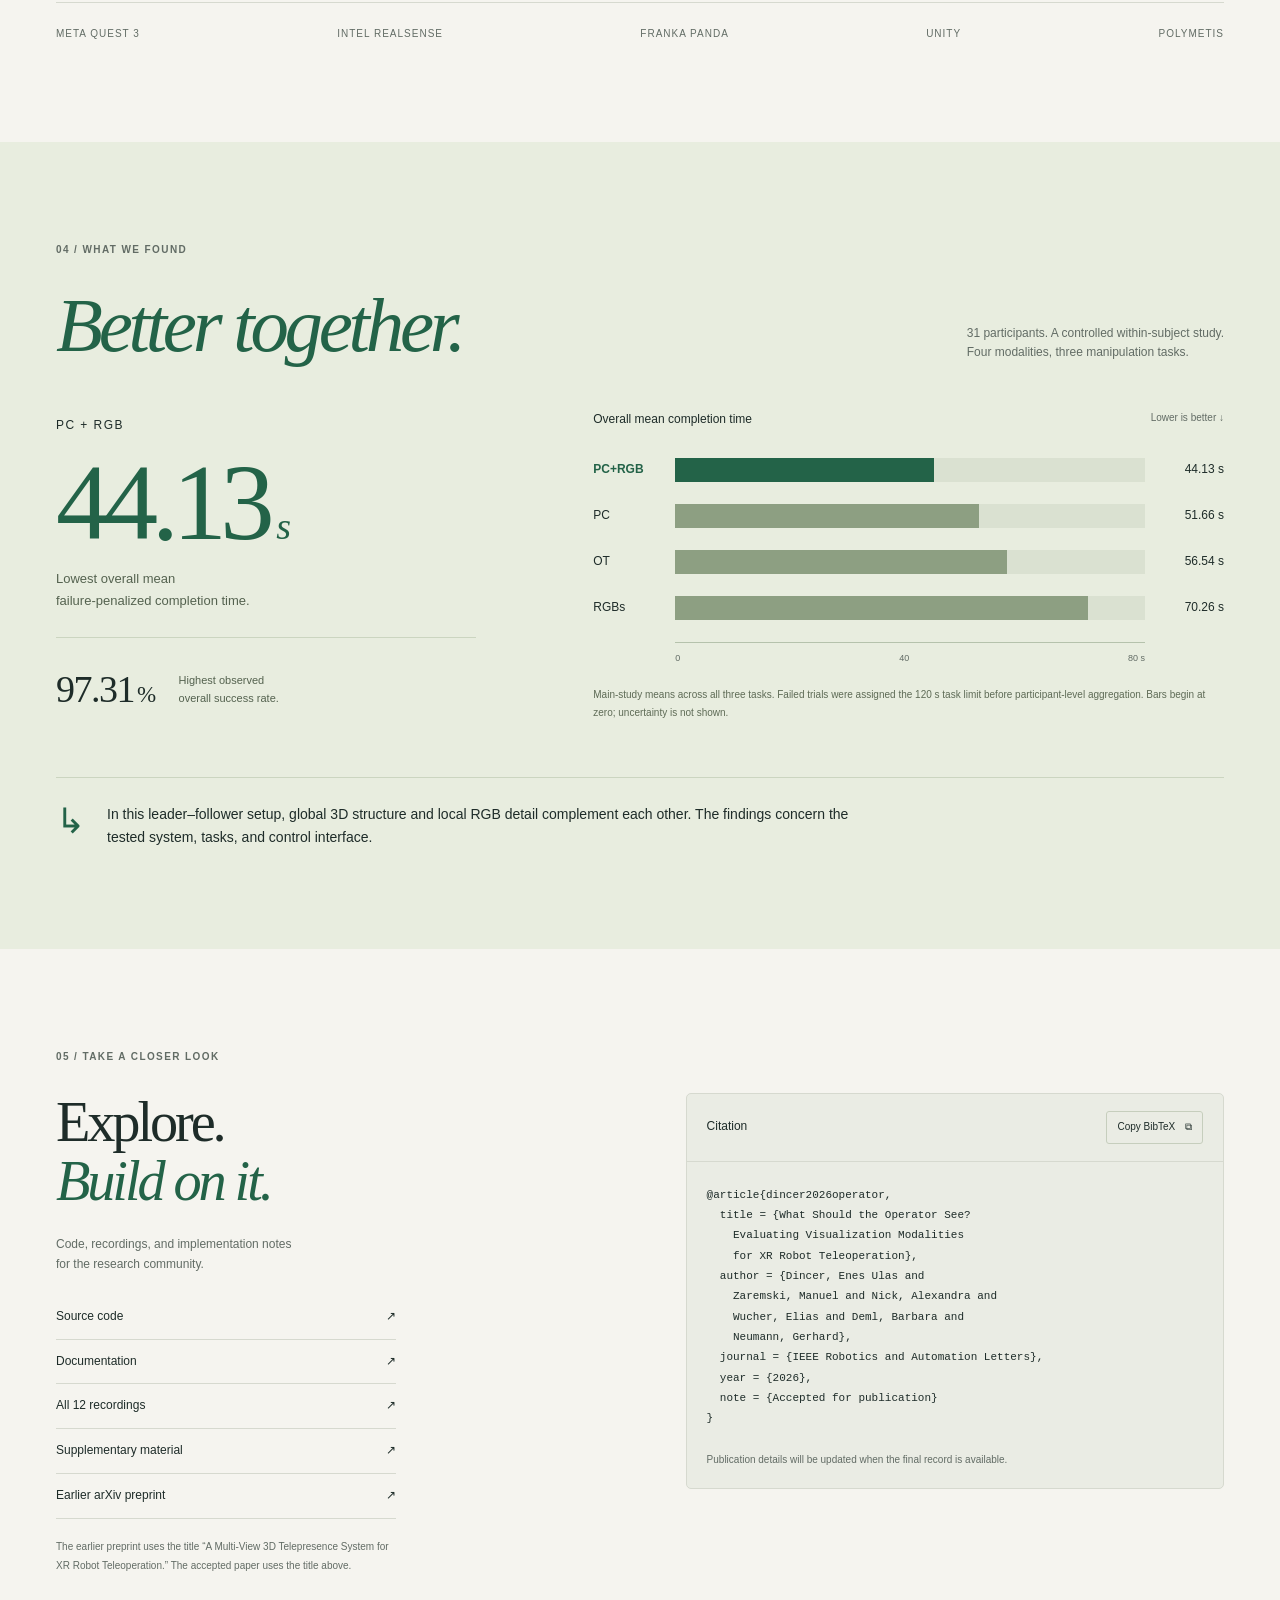
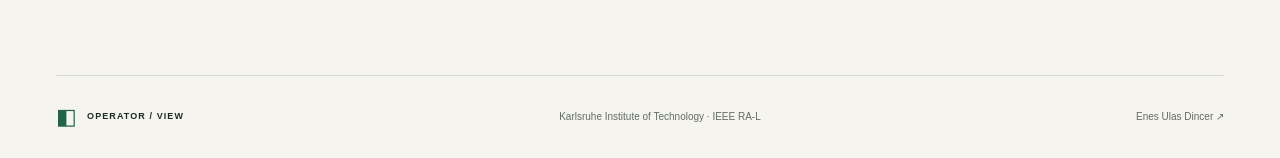
==== commit a734b90a: "Preserve original audio in complete task recordings" ====
--- a/docs/index.html
+++ b/docs/index.html
@@ -129,7 +129,7 @@
           </article>
         </div>
         <p id="playback-status" class="sr-only" role="status" aria-live="polite"></p>
-        <p class="recording-note">These are individual demonstration recordings, not matched trials or study averages. “Play all” restarts the four clips together; their durations differ. Immersive views are projected into 2D, so visible distortion does not reflect the headset experience. Source recordings are compressed and presented without audio.</p>
+        <p class="recording-note">These are individual demonstration recordings, not matched trials or study averages. “Play all” restarts the four clips together; their durations differ. Immersive views are projected into 2D, so visible distortion does not reflect the headset experience. Recordings retain their original compressed video and audio streams; playback starts muted.</p>
         <noscript><p>JavaScript enables task switching. <a href="recordings.html">Browse all 12 recordings here.</a></p></noscript>
       </div>
     </section>
